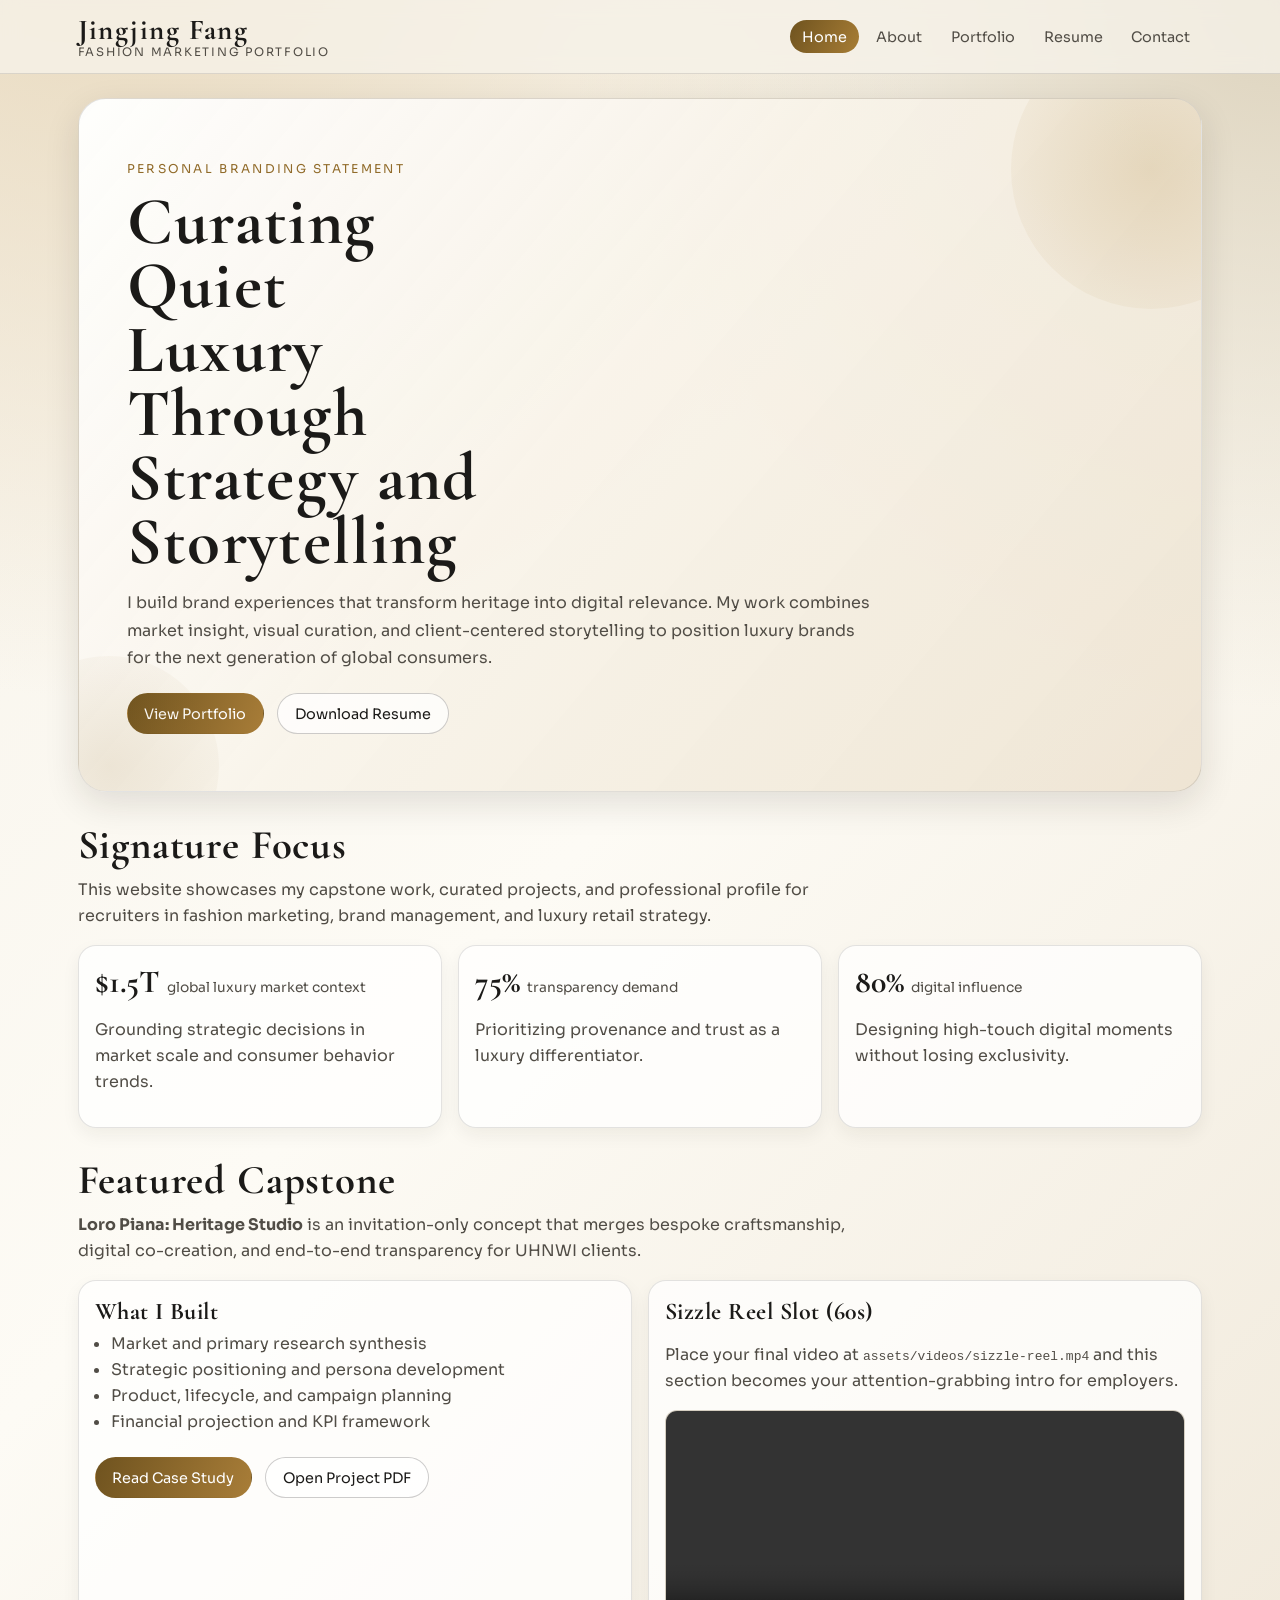
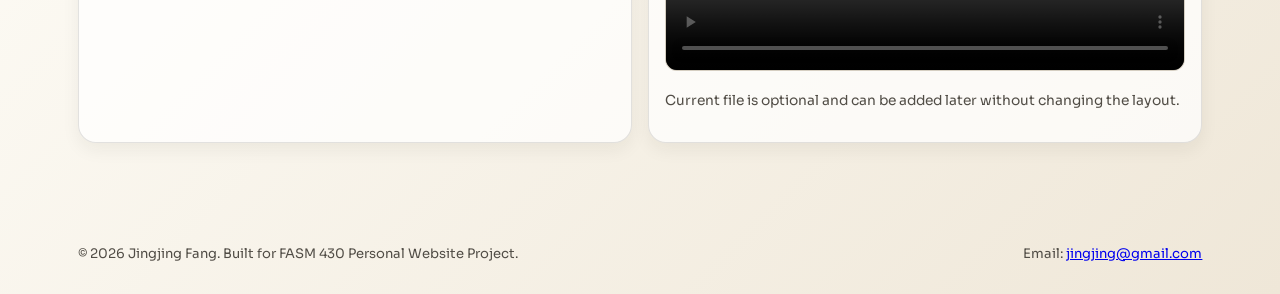
==== index.html @ d2e797fa "first deploy" ====
﻿<!DOCTYPE html>
<html lang="en">
<head>
  <meta charset="UTF-8" />
  <meta name="viewport" content="width=device-width, initial-scale=1.0" />
  <title>Jingjing Fang | Personal Brand Website</title>
  <meta name="description" content="Professional portfolio website for Jingjing Fang, Fashion Marketing and Management student at SCAD." />
  <link rel="preconnect" href="https://fonts.googleapis.com" />
  <link rel="preconnect" href="https://fonts.gstatic.com" crossorigin />
  <link href="https://fonts.googleapis.com/css2?family=Cormorant+Garamond:wght@500;600;700&family=Sora:wght@400;500;600&display=swap" rel="stylesheet" />
  <link rel="stylesheet" href="css/styles.css" />
</head>
<body data-page="home">
  <header class="site-header">
    <div class="header-inner">
      <a class="brand" href="index.html">
        <strong>Jingjing Fang</strong>
        <span>Fashion Marketing Portfolio</span>
      </a>
      <button class="menu-toggle" aria-label="Toggle navigation">Menu</button>
      <nav class="site-nav" aria-label="Main navigation">
        <a href="index.html" data-page="home">Home</a>
        <a href="about.html" data-page="about">About</a>
        <a href="portfolio.html" data-page="portfolio">Portfolio</a>
        <a href="resume.html" data-page="resume">Resume</a>
        <a href="contact.html" data-page="contact">Contact</a>
      </nav>
    </div>
  </header>

  <main class="page-shell">
    <section class="hero reveal">
      <span class="eyebrow">Personal Branding Statement</span>
      <h1>Curating Quiet Luxury Through Strategy and Storytelling</h1>
      <p>
        I build brand experiences that transform heritage into digital relevance.
        My work combines market insight, visual curation, and client-centered storytelling
        to position luxury brands for the next generation of global consumers.
      </p>
      <div class="cta-row">
        <a class="btn btn-primary" href="portfolio.html">View Portfolio</a>
        <a class="btn btn-ghost" href="assets/docs/resume-jing.pdf" download>Download Resume</a>
      </div>
    </section>

    <section class="reveal">
      <div class="section-head">
        <h2>Signature Focus</h2>
        <p>
          This website showcases my capstone work, curated projects, and professional profile
          for recruiters in fashion marketing, brand management, and luxury retail strategy.
        </p>
      </div>
      <div class="grid grid-three">
        <article class="card">
          <div class="mini-stat"><strong>$1.5T</strong><span>global luxury market context</span></div>
          <p>Grounding strategic decisions in market scale and consumer behavior trends.</p>
        </article>
        <article class="card">
          <div class="mini-stat"><strong>75%</strong><span>transparency demand</span></div>
          <p>Prioritizing provenance and trust as a luxury differentiator.</p>
        </article>
        <article class="card">
          <div class="mini-stat"><strong>80%</strong><span>digital influence</span></div>
          <p>Designing high-touch digital moments without losing exclusivity.</p>
        </article>
      </div>
    </section>

    <section class="reveal">
      <div class="section-head">
        <h2>Featured Capstone</h2>
        <p>
          <strong>Loro Piana: Heritage Studio</strong> is an invitation-only concept that merges bespoke craftsmanship,
          digital co-creation, and end-to-end transparency for UHNWI clients.
        </p>
      </div>
      <div class="grid grid-two">
        <article class="card">
          <h3>What I Built</h3>
          <ul>
            <li>Market and primary research synthesis</li>
            <li>Strategic positioning and persona development</li>
            <li>Product, lifecycle, and campaign planning</li>
            <li>Financial projection and KPI framework</li>
          </ul>
          <div class="cta-row">
            <a class="btn btn-primary" href="portfolio.html">Read Case Study</a>
            <a class="btn btn-ghost" href="assets/docs/curated-transparency.pdf" target="_blank" rel="noopener">Open Project PDF</a>
          </div>
        </article>
        <article class="card">
          <h3>Sizzle Reel Slot (60s)</h3>
          <p>
            Place your final video at <code>assets/videos/sizzle-reel.mp4</code> and this section becomes your
            attention-grabbing intro for employers.
          </p>
          <video controls preload="metadata" style="width:100%; border-radius:12px; border:1px solid rgba(27,26,24,.12); background:#efe7d8;">
            <source src="assets/videos/sizzle-reel.mp4" type="video/mp4" />
            Your browser does not support the video tag.
          </video>
          <p class="muted">Current file is optional and can be added later without changing the layout.</p>
        </article>
      </div>
    </section>
  </main>

  <footer class="site-footer">
    <div>© <span id="year"></span> Jingjing Fang. Built for FASM 430 Personal Website Project.</div>
    <div>Email: <a href="mailto:jingjing@gmail.com">jingjing@gmail.com</a></div>
  </footer>

  <script src="js/main.js"></script>
</body>
</html>
---- css/styles.css ----
﻿:root {
  --bg: #f7f3ea;
  --bg-soft: #efe7d8;
  --ink: #1b1a18;
  --ink-soft: #514d46;
  --accent: #916b2a;
  --accent-soft: #c1a16a;
  --card: rgba(255, 255, 255, 0.72);
  --line: rgba(27, 26, 24, 0.12);
  --shadow: 0 12px 35px rgba(33, 26, 18, 0.12);
}

* {
  box-sizing: border-box;
}

html {
  scroll-behavior: smooth;
}

body {
  margin: 0;
  font-family: "Sora", "Segoe UI", sans-serif;
  color: var(--ink);
  background:
    radial-gradient(circle at 8% -8%, #e7d7ba 0%, transparent 36%),
    radial-gradient(circle at 100% 0%, #ddd3bd 0%, transparent 31%),
    linear-gradient(135deg, var(--bg) 0%, #fdfbf5 45%, var(--bg-soft) 100%);
  min-height: 100vh;
}

.page-shell {
  max-width: 1160px;
  margin: 0 auto;
  padding: 0 1.1rem 3rem;
}

.site-header {
  position: sticky;
  top: 0;
  z-index: 20;
  backdrop-filter: blur(10px);
  background: rgba(247, 243, 234, 0.78);
  border-bottom: 1px solid var(--line);
}

.header-inner {
  max-width: 1160px;
  margin: 0 auto;
  padding: 0.9rem 1.1rem;
  display: flex;
  align-items: center;
  justify-content: space-between;
  gap: 1rem;
}

.brand {
  text-decoration: none;
  color: var(--ink);
  display: flex;
  flex-direction: column;
  line-height: 1.1;
}

.brand strong {
  font-family: "Cormorant Garamond", Georgia, serif;
  font-size: 1.8rem;
  letter-spacing: 0.05em;
}

.brand span {
  font-size: 0.73rem;
  letter-spacing: 0.15em;
  text-transform: uppercase;
  color: var(--ink-soft);
}

.menu-toggle {
  display: none;
  border: 1px solid var(--line);
  background: #ffffffc7;
  color: var(--ink);
  border-radius: 999px;
  padding: 0.38rem 0.8rem;
  font-size: 0.9rem;
}

.site-nav {
  display: flex;
  align-items: center;
  gap: 0.3rem;
}

.site-nav a {
  text-decoration: none;
  color: var(--ink-soft);
  font-size: 0.9rem;
  padding: 0.46rem 0.75rem;
  border-radius: 999px;
  transition: 0.2s ease;
}

.site-nav a:hover {
  background: #ffffffc9;
  color: var(--ink);
}

.site-nav a.active {
  color: #fff;
  background: linear-gradient(115deg, #6f531f 0%, #a77d35 100%);
}

.hero {
  margin-top: 1.5rem;
  padding: 3.6rem clamp(1rem, 4vw, 3rem);
  border: 1px solid var(--line);
  border-radius: 28px;
  position: relative;
  overflow: hidden;
  background:
    linear-gradient(130deg, rgba(255, 255, 255, 0.95) 0%, rgba(248, 243, 233, 0.88) 45%, rgba(237, 227, 209, 0.9) 100%);
  box-shadow: var(--shadow);
}

.hero::before,
.hero::after {
  content: "";
  position: absolute;
  border-radius: 50%;
  opacity: 0.55;
  pointer-events: none;
}

.hero::before {
  width: 280px;
  height: 280px;
  background: radial-gradient(circle, rgba(186, 149, 83, 0.45), rgba(186, 149, 83, 0));
  right: -90px;
  top: -70px;
  animation: floaty 9s ease-in-out infinite;
}

.hero::after {
  width: 220px;
  height: 220px;
  background: radial-gradient(circle, rgba(145, 107, 42, 0.24), rgba(145, 107, 42, 0));
  left: -80px;
  bottom: -85px;
  animation: floaty 10s ease-in-out 1.6s infinite;
}

@keyframes floaty {
  0%,
  100% {
    transform: translateY(0);
  }
  50% {
    transform: translateY(-12px);
  }
}

.eyebrow {
  display: inline-block;
  font-size: 0.76rem;
  text-transform: uppercase;
  letter-spacing: 0.19em;
  color: var(--accent);
  margin-bottom: 0.85rem;
}

h1,
h2,
h3 {
  font-family: "Cormorant Garamond", Georgia, serif;
  margin: 0;
  letter-spacing: 0.02em;
}

h1 {
  font-size: clamp(2.2rem, 5.8vw, 4.2rem);
  line-height: 0.95;
  max-width: 11ch;
}

.hero p {
  margin: 1rem 0 0;
  max-width: 62ch;
  color: var(--ink-soft);
  font-size: 1rem;
  line-height: 1.7;
}

.cta-row {
  display: flex;
  gap: 0.8rem;
  margin-top: 1.4rem;
  flex-wrap: wrap;
}

.btn {
  display: inline-block;
  text-decoration: none;
  border-radius: 999px;
  padding: 0.64rem 1.05rem;
  border: 1px solid transparent;
  transition: 0.18s ease;
  font-size: 0.9rem;
}

.btn-primary {
  color: #fff;
  background: linear-gradient(110deg, #6f531f 0%, #a87d38 100%);
}

.btn-primary:hover {
  transform: translateY(-1px);
  box-shadow: 0 8px 18px rgba(116, 84, 36, 0.22);
}

.btn-ghost {
  color: var(--ink);
  border-color: rgba(27, 26, 24, 0.22);
  background: rgba(255, 255, 255, 0.72);
}

.btn-ghost:hover {
  background: #fff;
}

section {
  margin-top: 1.7rem;
}

.section-head {
  margin-bottom: 0.95rem;
}

.section-head h2 {
  font-size: clamp(1.8rem, 3.2vw, 2.55rem);
}

.section-head p {
  margin: 0.45rem 0 0;
  color: var(--ink-soft);
  max-width: 66ch;
  line-height: 1.65;
}

.grid {
  display: grid;
  gap: 1rem;
}

.grid-three {
  grid-template-columns: repeat(3, minmax(0, 1fr));
}

.grid-two {
  grid-template-columns: repeat(2, minmax(0, 1fr));
}

.card {
  background: var(--card);
  border: 1px solid var(--line);
  border-radius: 18px;
  padding: 1rem;
  box-shadow: 0 7px 18px rgba(39, 31, 21, 0.06);
}

.card h3 {
  font-size: 1.5rem;
  margin-bottom: 0.35rem;
}

.card p,
.card li {
  color: var(--ink-soft);
  line-height: 1.62;
}

.card ul {
  margin: 0.35rem 0 0;
  padding-left: 1.05rem;
}

.mini-stat {
  display: flex;
  align-items: baseline;
  gap: 0.45rem;
}

.mini-stat strong {
  font-size: 2rem;
  font-family: "Cormorant Garamond", Georgia, serif;
}

.mini-stat span {
  color: var(--ink-soft);
  font-size: 0.86rem;
}

.timeline {
  border-left: 2px solid rgba(145, 107, 42, 0.33);
  padding-left: 1rem;
}

.timeline-item {
  margin-bottom: 1rem;
  position: relative;
}

.timeline-item::before {
  content: "";
  position: absolute;
  width: 10px;
  height: 10px;
  left: -1.36rem;
  top: 0.35rem;
  border-radius: 50%;
  background: var(--accent);
}

.timeline-item h3 {
  font-size: 1.35rem;
}

.kpi-list {
  display: flex;
  flex-wrap: wrap;
  gap: 0.7rem;
}

.kpi {
  border: 1px solid var(--line);
  border-radius: 999px;
  padding: 0.42rem 0.8rem;
  background: #fff;
  font-size: 0.84rem;
}

.pdf-wrap {
  border: 1px solid var(--line);
  border-radius: 16px;
  overflow: hidden;
  background: #fff;
  min-height: 70vh;
  box-shadow: 0 9px 24px rgba(37, 26, 17, 0.08);
}

.pdf-wrap iframe {
  width: 100%;
  min-height: 70vh;
  border: 0;
}

.contact-list a {
  color: var(--accent);
}

form {
  display: grid;
  gap: 0.78rem;
}

label {
  font-size: 0.85rem;
  color: var(--ink-soft);
}

input,
textarea {
  width: 100%;
  border: 1px solid rgba(27, 26, 24, 0.2);
  border-radius: 11px;
  padding: 0.66rem 0.75rem;
  font-family: inherit;
  font-size: 0.94rem;
  background: #fffdfa;
}

input:focus,
textarea:focus {
  outline: 2px solid rgba(145, 107, 42, 0.3);
  border-color: rgba(145, 107, 42, 0.55);
}

textarea {
  min-height: 140px;
  resize: vertical;
}

.muted {
  color: var(--ink-soft);
  font-size: 0.86rem;
}

.site-footer {
  max-width: 1160px;
  margin: 2.4rem auto 0;
  padding: 1rem 1.1rem 2rem;
  color: var(--ink-soft);
  font-size: 0.82rem;
  display: flex;
  justify-content: space-between;
  gap: 0.8rem;
  flex-wrap: wrap;
}

.reveal {
  opacity: 0;
  transform: translateY(14px);
  transition: opacity 0.45s ease, transform 0.45s ease;
}

.reveal.in {
  opacity: 1;
  transform: translateY(0);
}

@media (max-width: 920px) {
  .grid-three {
    grid-template-columns: 1fr 1fr;
  }
}

@media (max-width: 760px) {
  .menu-toggle {
    display: block;
  }

  .site-nav {
    position: absolute;
    right: 1.1rem;
    top: 64px;
    background: #fffdf8;
    border: 1px solid var(--line);
    border-radius: 12px;
    padding: 0.3rem;
    flex-direction: column;
    align-items: stretch;
    min-width: 170px;
    display: none;
    box-shadow: var(--shadow);
  }

  .site-nav.open {
    display: flex;
  }

  .grid-two,
  .grid-three {
    grid-template-columns: 1fr;
  }

  h1 {
    max-width: 100%;
  }

  .hero {
    padding: 2.4rem 1rem;
  }

  .pdf-wrap,
  .pdf-wrap iframe {
    min-height: 62vh;
  }
}
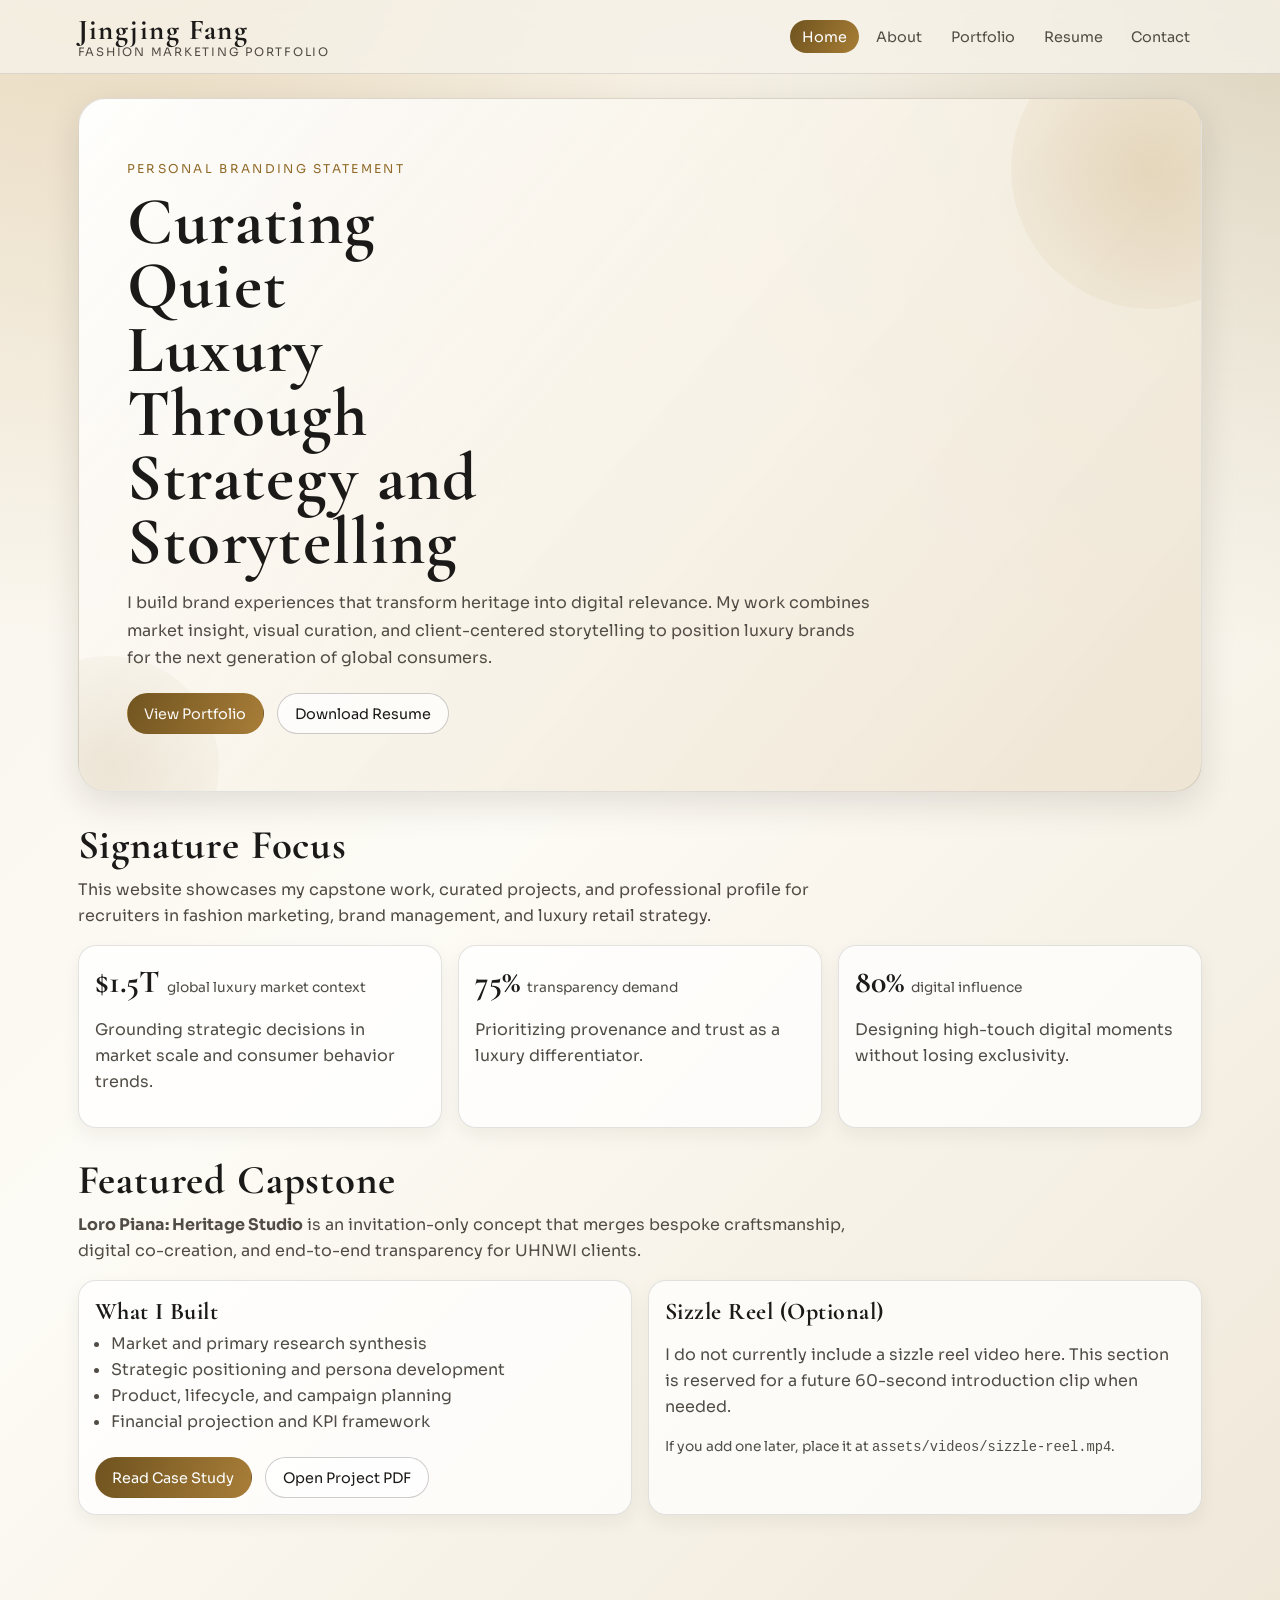
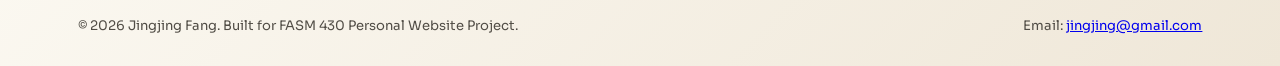
==== commit 508e6d73: "Remove empty sizzle reel video placeholder" ====
--- a/index.html
+++ b/index.html
@@ -90,16 +90,12 @@
           </div>
         </article>
         <article class="card">
-          <h3>Sizzle Reel Slot (60s)</h3>
+          <h3>Sizzle Reel (Optional)</h3>
           <p>
-            Place your final video at <code>assets/videos/sizzle-reel.mp4</code> and this section becomes your
-            attention-grabbing intro for employers.
+            I do not currently include a sizzle reel video here. This section is reserved for a future
+            60-second introduction clip when needed.
           </p>
-          <video controls preload="metadata" style="width:100%; border-radius:12px; border:1px solid rgba(27,26,24,.12); background:#efe7d8;">
-            <source src="assets/videos/sizzle-reel.mp4" type="video/mp4" />
-            Your browser does not support the video tag.
-          </video>
-          <p class="muted">Current file is optional and can be added later without changing the layout.</p>
+          <p class="muted">If you add one later, place it at <code>assets/videos/sizzle-reel.mp4</code>.</p>
         </article>
       </div>
     </section>
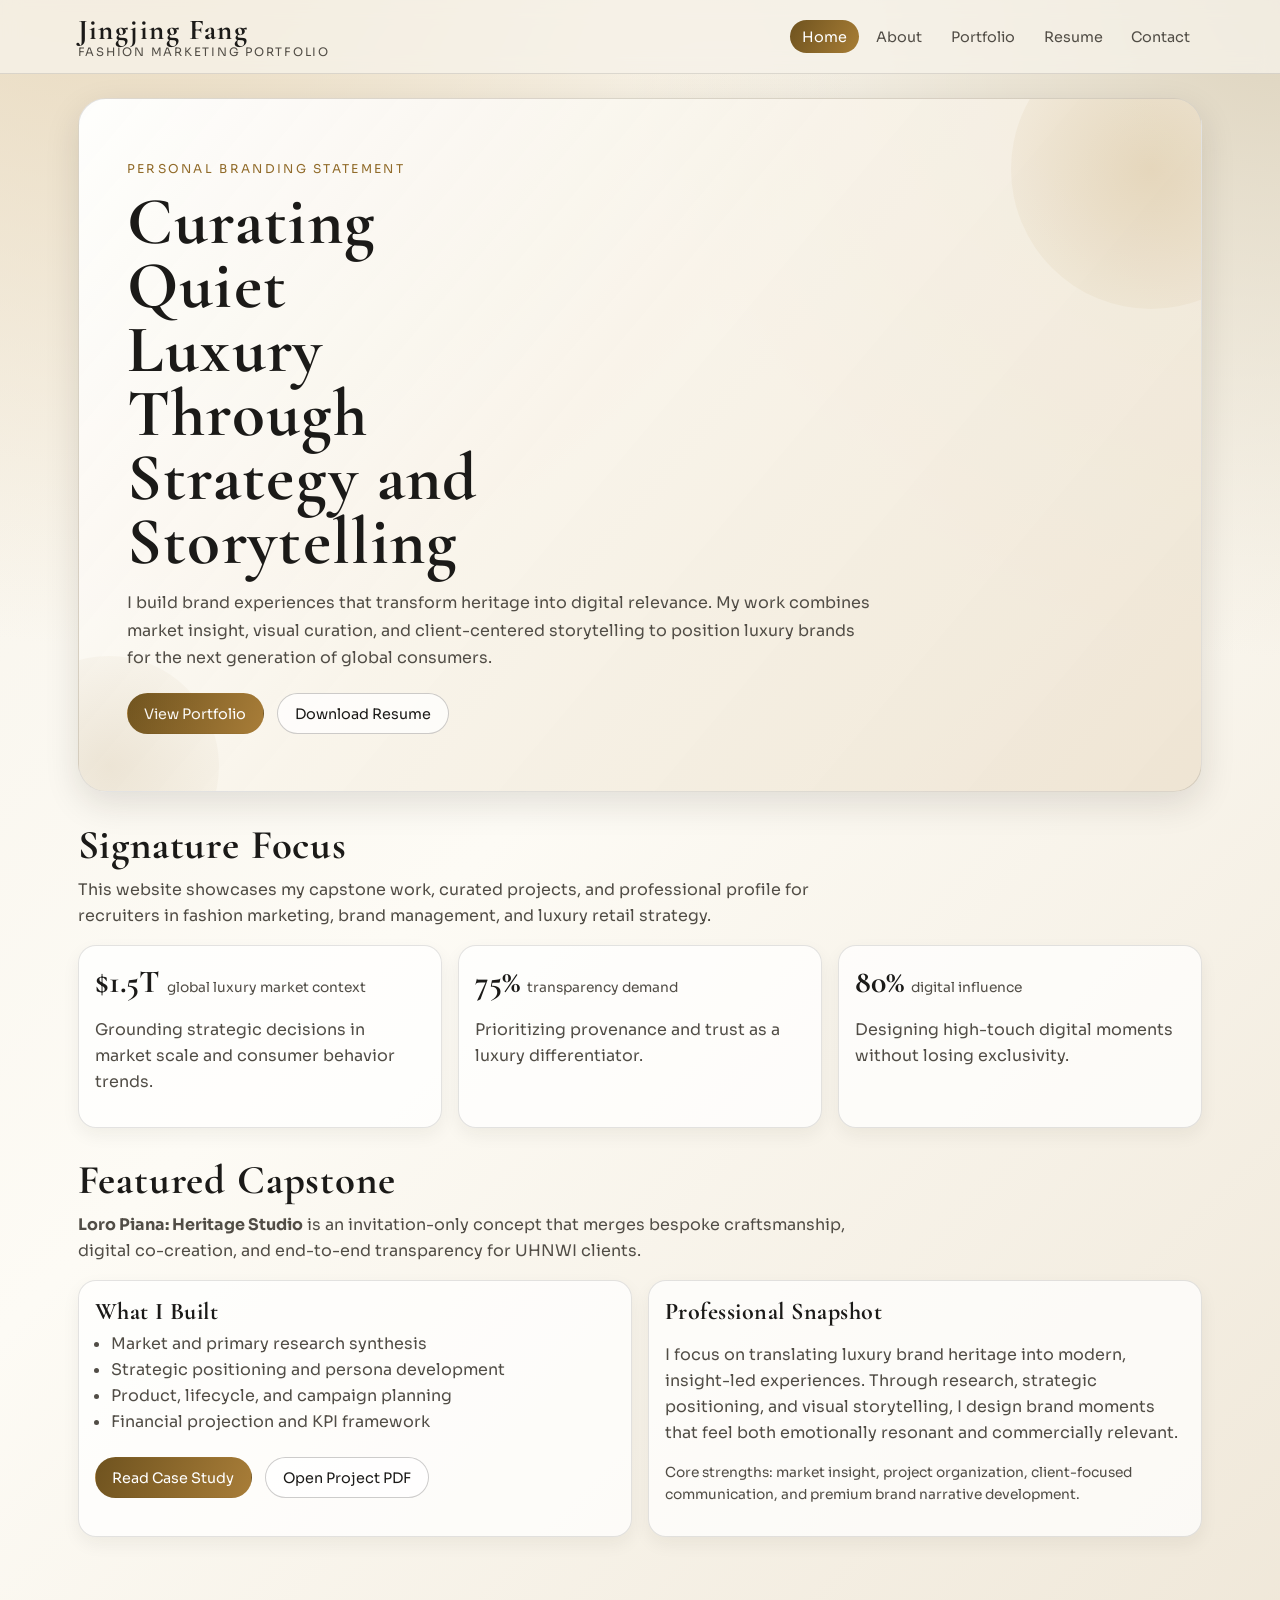
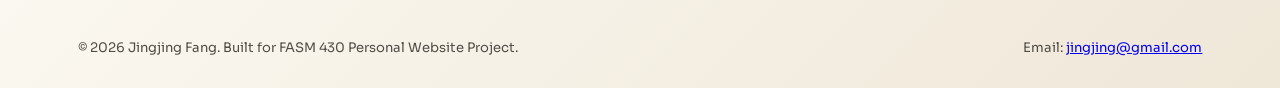
==== commit de74476a: "Replace sizzle reel placeholder with text summary" ====
--- a/index.html
+++ b/index.html
@@ -90,12 +90,16 @@
           </div>
         </article>
         <article class="card">
-          <h3>Sizzle Reel (Optional)</h3>
+          <h3>Professional Snapshot</h3>
           <p>
-            I do not currently include a sizzle reel video here. This section is reserved for a future
-            60-second introduction clip when needed.
+            I focus on translating luxury brand heritage into modern, insight-led experiences.
+            Through research, strategic positioning, and visual storytelling, I design brand moments
+            that feel both emotionally resonant and commercially relevant.
           </p>
-          <p class="muted">If you add one later, place it at <code>assets/videos/sizzle-reel.mp4</code>.</p>
+          <p class="muted">
+            Core strengths: market insight, project organization, client-focused communication,
+            and premium brand narrative development.
+          </p>
         </article>
       </div>
     </section>
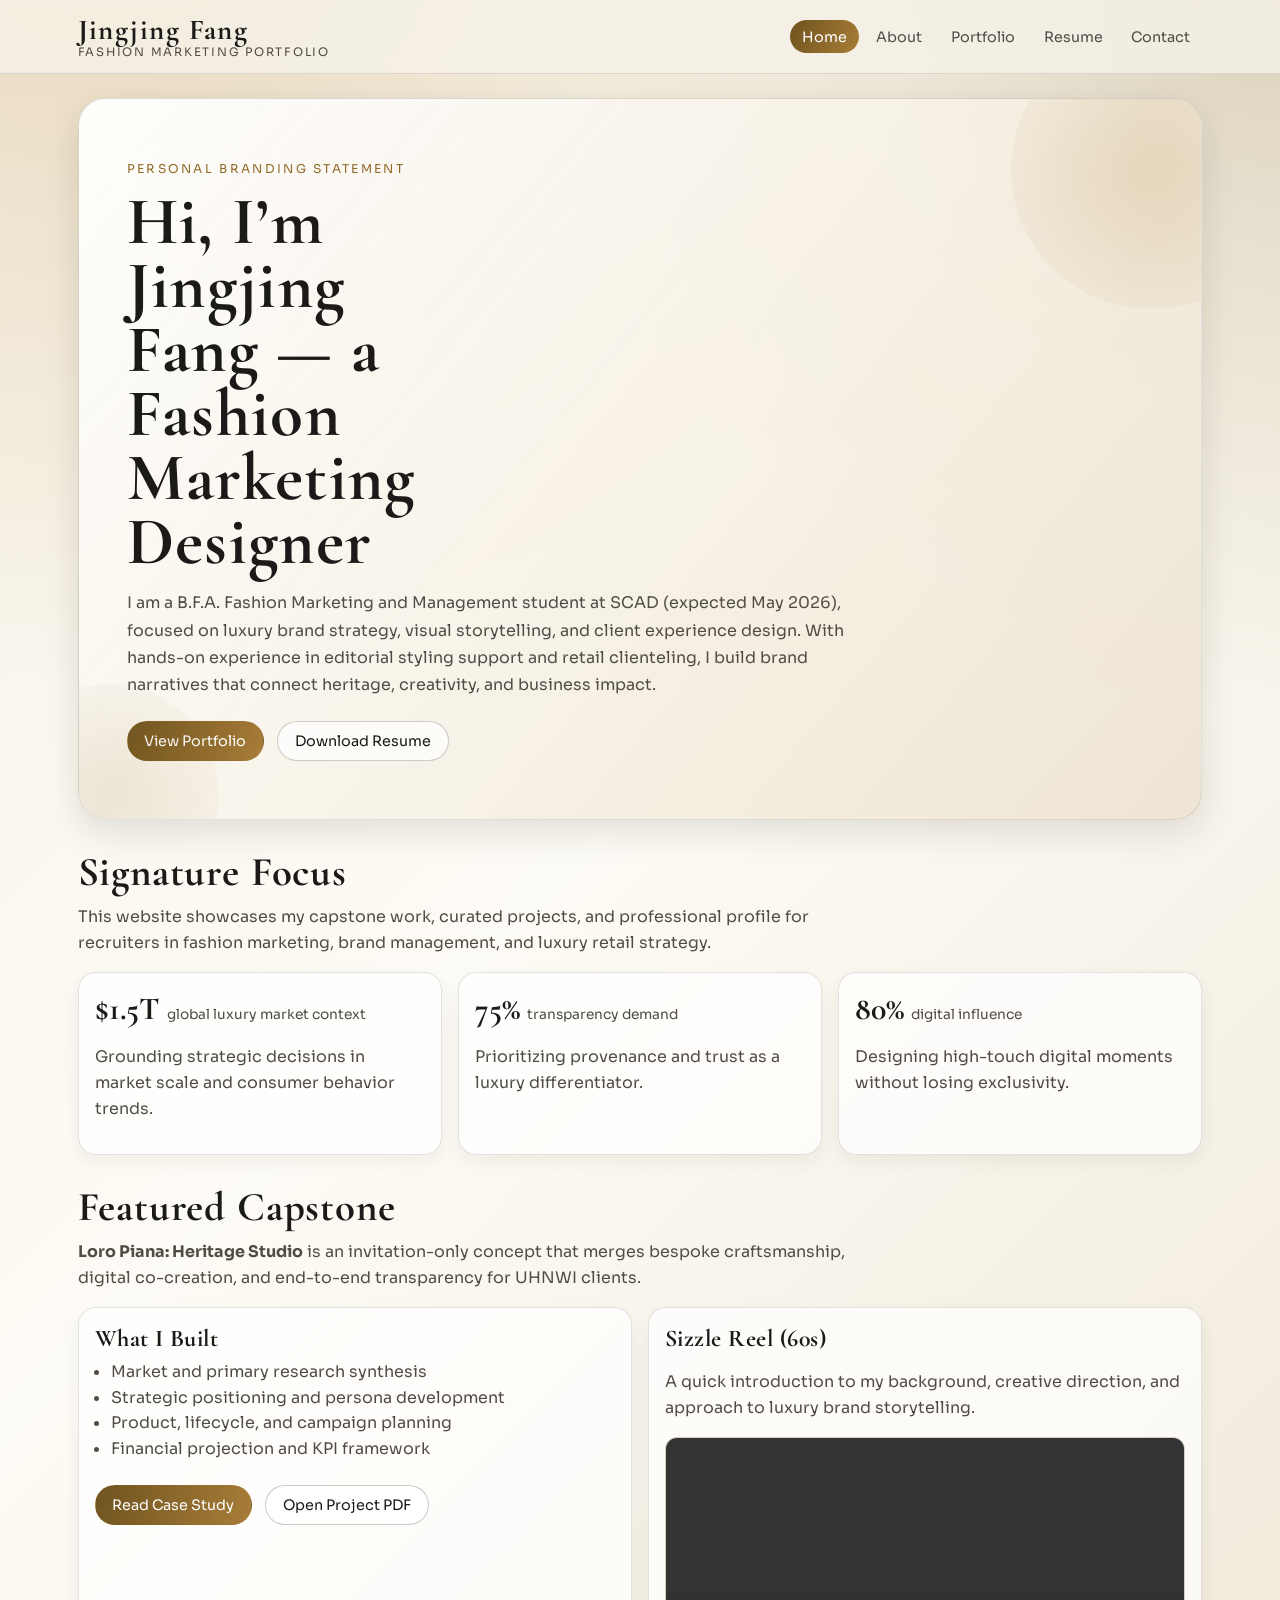
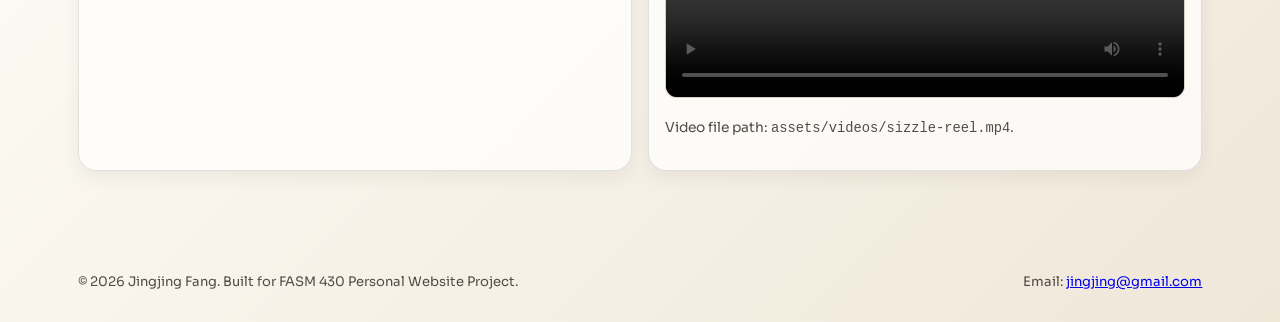
==== commit 7cd74322: "Restore sizzle reel section and update home intro" ====
--- a/index.html
+++ b/index.html
@@ -31,11 +31,12 @@
   <main class="page-shell">
     <section class="hero reveal">
       <span class="eyebrow">Personal Branding Statement</span>
-      <h1>Curating Quiet Luxury Through Strategy and Storytelling</h1>
+      <h1>Hi, I’m Jingjing Fang — a Fashion Marketing Designer</h1>
       <p>
-        I build brand experiences that transform heritage into digital relevance.
-        My work combines market insight, visual curation, and client-centered storytelling
-        to position luxury brands for the next generation of global consumers.
+        I am a B.F.A. Fashion Marketing and Management student at SCAD (expected May 2026),
+        focused on luxury brand strategy, visual storytelling, and client experience design.
+        With hands-on experience in editorial styling support and retail clienteling,
+        I build brand narratives that connect heritage, creativity, and business impact.
       </p>
       <div class="cta-row">
         <a class="btn btn-primary" href="portfolio.html">View Portfolio</a>
@@ -90,16 +91,15 @@
           </div>
         </article>
         <article class="card">
-          <h3>Professional Snapshot</h3>
+          <h3>Sizzle Reel (60s)</h3>
           <p>
-            I focus on translating luxury brand heritage into modern, insight-led experiences.
-            Through research, strategic positioning, and visual storytelling, I design brand moments
-            that feel both emotionally resonant and commercially relevant.
+            A quick introduction to my background, creative direction, and approach to luxury brand storytelling.
           </p>
-          <p class="muted">
-            Core strengths: market insight, project organization, client-focused communication,
-            and premium brand narrative development.
-          </p>
+          <video controls preload="metadata" style="width:100%; border-radius:12px; border:1px solid rgba(27,26,24,.12); background:#efe7d8;">
+            <source src="assets/videos/sizzle-reel.mp4" type="video/mp4" />
+            Your browser does not support the video tag.
+          </video>
+          <p class="muted">Video file path: <code>assets/videos/sizzle-reel.mp4</code>.</p>
         </article>
       </div>
     </section>
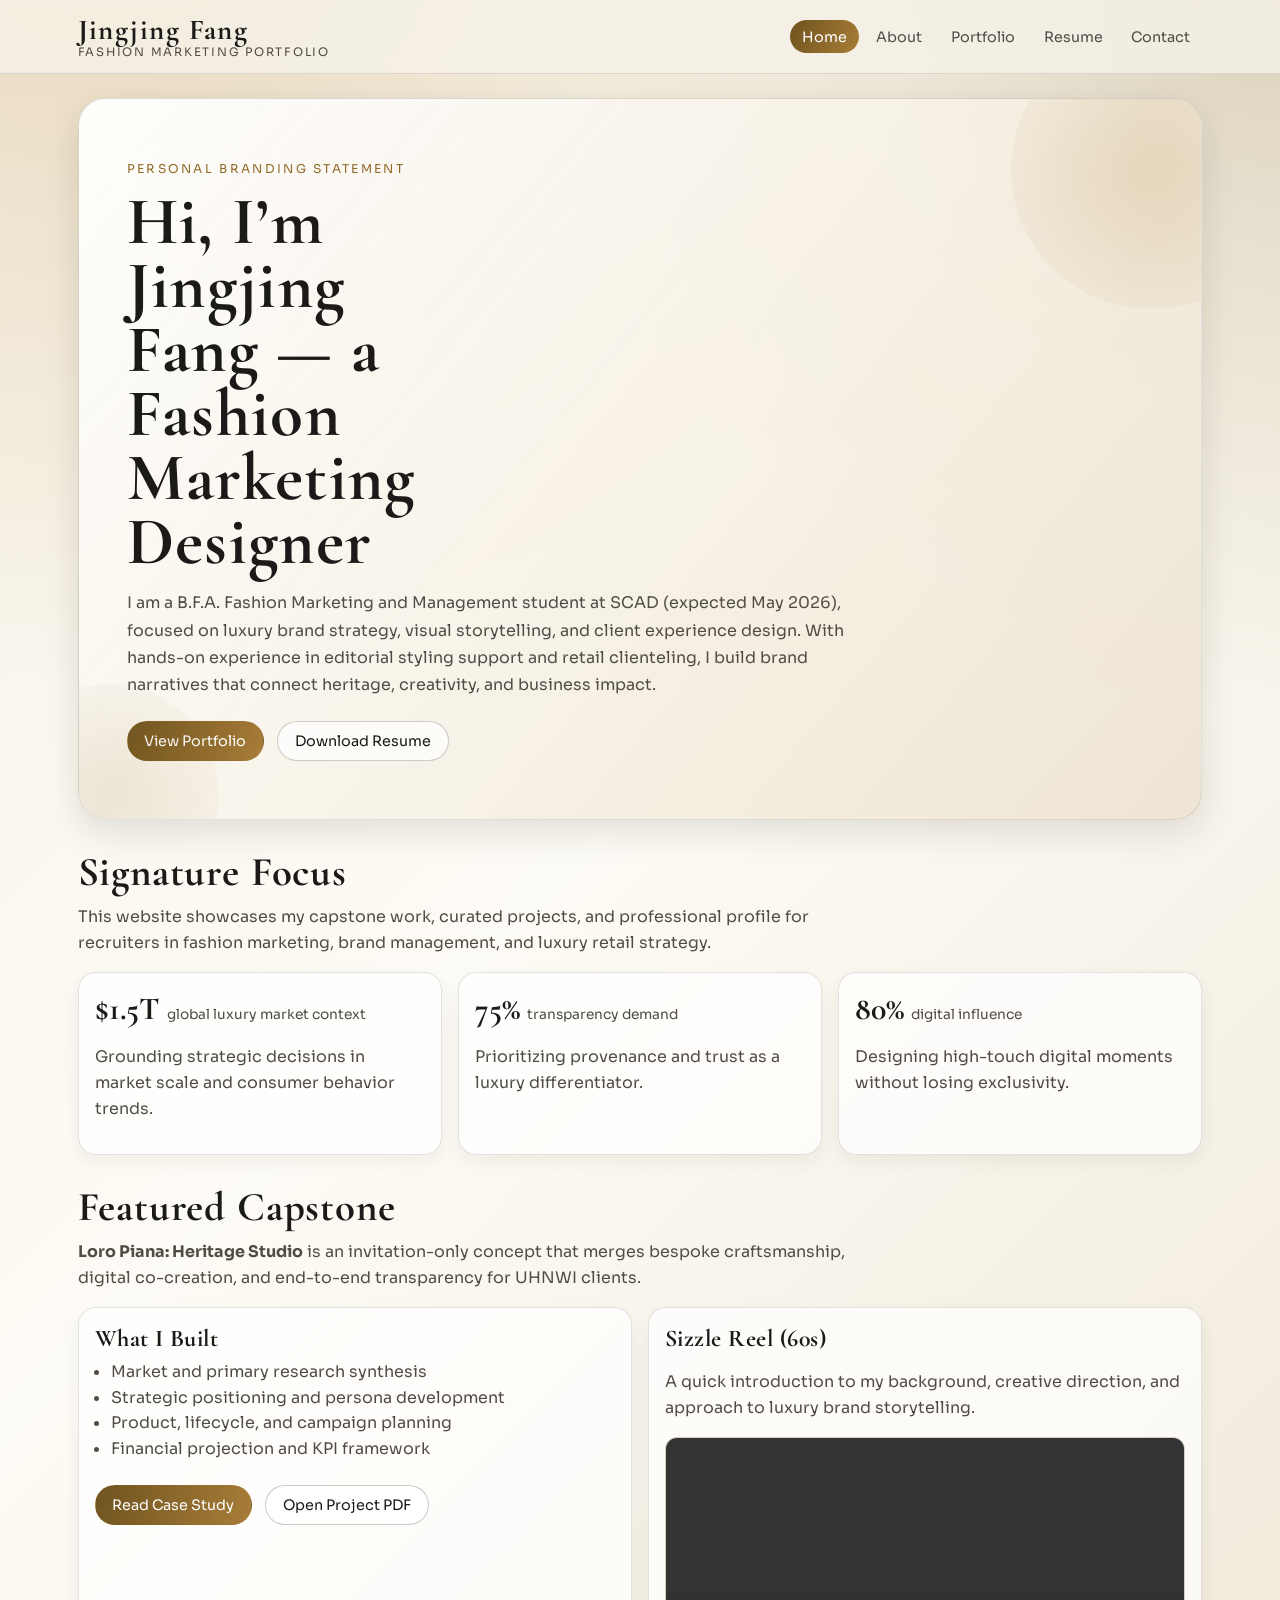
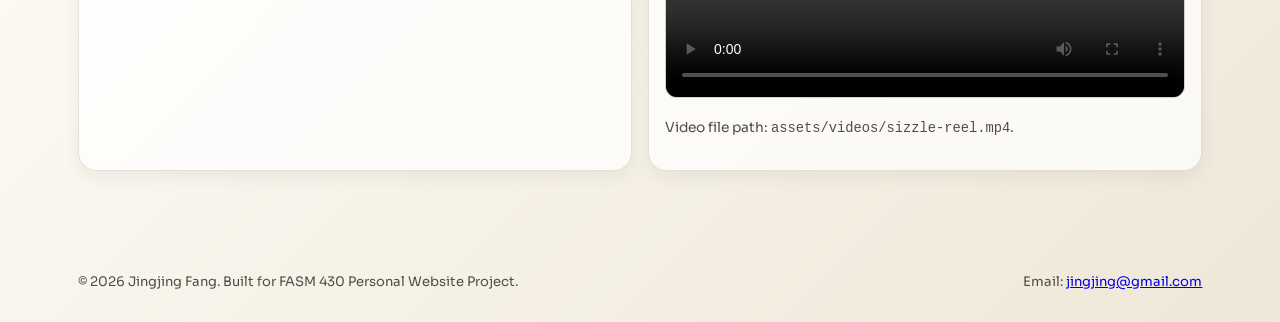
==== commit d11f04d5: "Constrain sizzle reel video height for better layout" ====
--- a/index.html
+++ b/index.html
@@ -95,7 +95,7 @@
           <p>
             A quick introduction to my background, creative direction, and approach to luxury brand storytelling.
           </p>
-          <video controls preload="metadata" style="width:100%; border-radius:12px; border:1px solid rgba(27,26,24,.12); background:#efe7d8;">
+          <video class="sizzle-video" controls preload="metadata">
             <source src="assets/videos/sizzle-reel.mp4" type="video/mp4" />
             Your browser does not support the video tag.
           </video>
--- a/css/styles.css
+++ b/css/styles.css
@@ -351,6 +351,15 @@
   width: 100%;
   min-height: 70vh;
   border: 0;
+}
+
+.sizzle-video {
+  width: 100%;
+  max-height: 560px;
+  border-radius: 12px;
+  border: 1px solid rgba(27, 26, 24, 0.12);
+  background: #efe7d8;
+  object-fit: cover;
 }
 
 .contact-list a {
@@ -464,4 +473,8 @@
   .pdf-wrap iframe {
     min-height: 62vh;
   }
-}
+
+  .sizzle-video {
+    max-height: 430px;
+  }
+}
